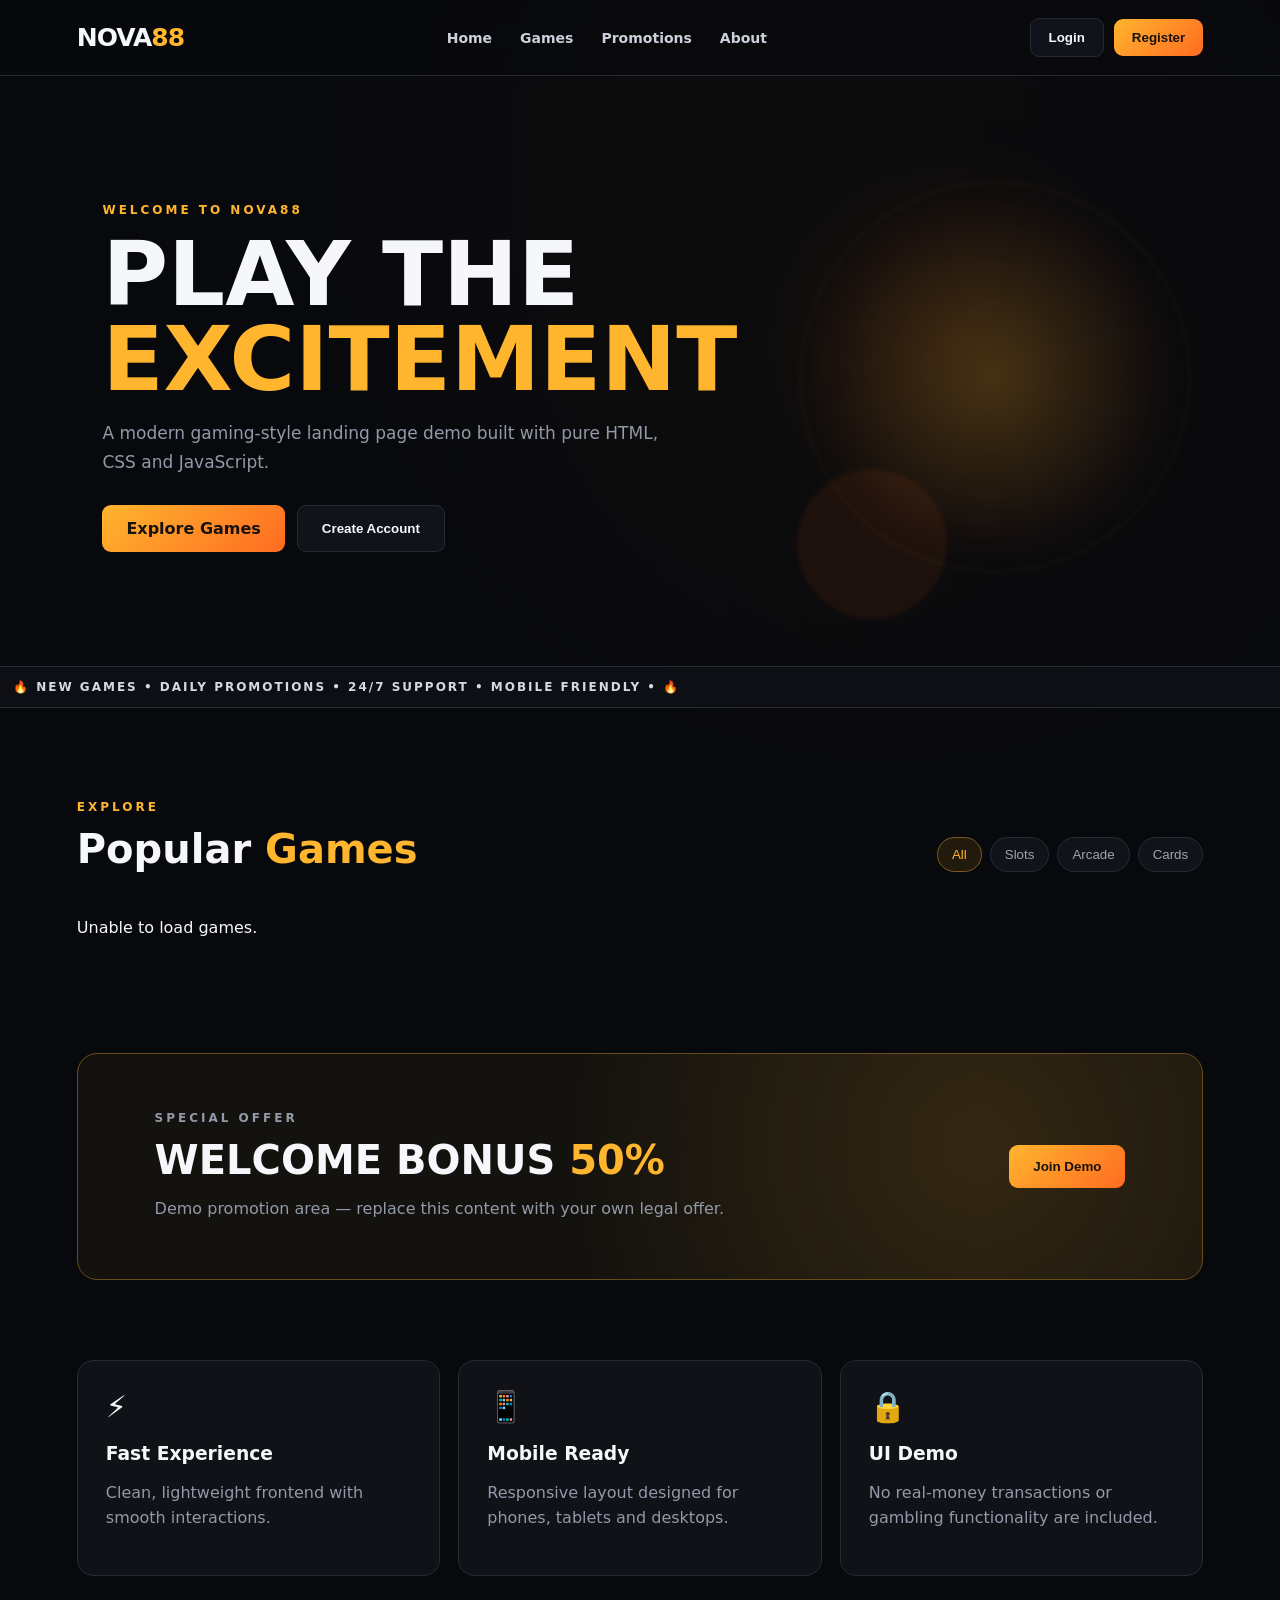
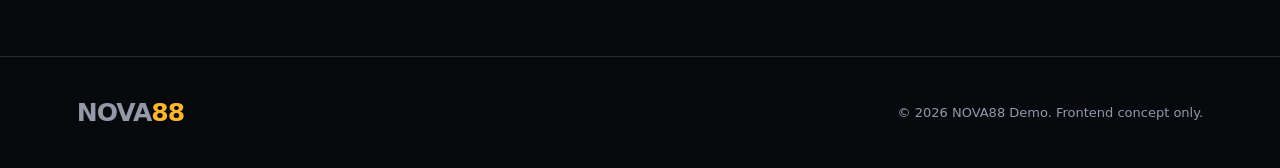
==== account.html @ a0ce9d3f "Create account.html" ====
<!DOCTYPE html>
<html lang="en">
<head>
  <meta charset="UTF-8">
  <meta name="viewport" content="width=device-width, initial-scale=1.0">

  <title>NOVA88 - Account</title>

  <style>
    * {
      box-sizing: border-box;
      margin: 0;
      padding: 0;
    }

    body {
      font-family: Arial, sans-serif;
      background: #08090d;
      color: #fff;
      min-height: 100vh;
    }

    header {
      padding: 20px;
      border-bottom: 1px solid #252832;
      display: flex;
      justify-content: space-between;
      align-items: center;
    }

    .logo {
      font-size: 28px;
      font-weight: 800;
    }

    .logo span {
      color: #ffae2b;
    }

    .back {
      background: #ff9f1c;
      color: #111;
      border: none;
      padding: 12px 20px;
      border-radius: 10px;
      font-weight: bold;
      cursor: pointer;
    }

    main {
      max-width: 800px;
      margin: auto;
      padding: 40px 20px;
    }

    .title {
      margin-bottom: 30px;
    }

    .title h1 {
      font-size: 36px;
      margin-bottom: 10px;
    }

    .title p {
      color: #9da3b2;
    }

    .account-card {
      background: #11131a;
      border: 1px solid #292d38;
      border-radius: 16px;
      padding: 30px;
    }

    .profile-icon {
      width: 80px;
      height: 80px;
      border-radius: 50%;
      background: #ff9f1c;
      color: #111;
      display: flex;
      align-items: center;
      justify-content: center;
      font-size: 35px;
      margin-bottom: 25px;
    }

    .info {
      padding: 18px 0;
      border-bottom: 1px solid #292d38;
    }

    .info:last-child {
      border-bottom: none;
    }

    .label {
      color: #8f95a3;
      font-size: 14px;
      margin-bottom: 7px;
    }

    .value {
      font-size: 17px;
      font-weight: 600;
    }

    .logout {
      margin-top: 25px;
      background: #ff9f1c;
      color: #111;
      border: none;
      padding: 13px 25px;
      border-radius: 10px;
      font-weight: bold;
      cursor: pointer;
    }

    @media (max-width: 700px) {
      .title h1 {
        font-size: 28px;
      }
    }
  </style>
</head>

<body>

  <header>

    <div class="logo">
      NOVA<span>88</span>
    </div>

    <button class="back" onclick="goBack()">
      ← Dashboard
    </button>

  </header>

  <main>

    <div class="title">
      <h1>👤 My Account</h1>
      <p>Manage and view your account information.</p>
    </div>

    <div class="account-card">

      <div class="profile-icon">
        👤
      </div>

      <div class="info">
        <div class="label">Name</div>
        <div class="value" id="userName">Loading...</div>
      </div>

      <div class="info">
        <div class="label">Email</div>
        <div class="value" id="userEmail">Loading...</div>
      </div>

      <button class="logout" onclick="logout()">
        Logout
      </button>

    </div>

  </main>

  <script>

    const token = localStorage.getItem("nova88_token");
    const API = "https://nova88-backend.onrender.com/api";

    if (!token) {
      window.location.href = "index.html";
    }

    async function loadAccount() {

      try {

        const response = await fetch(`${API}/auth/me`, {
          headers: {
            Authorization: `Bearer ${token}`
          }
        });

        const data = await response.json();

        if (!response.ok) {
          localStorage.removeItem("nova88_token");
          window.location.href = "index.html";
          return;
        }

        document.getElementById("userName").textContent =
          data.user.name;

        document.getElementById("userEmail").textContent =
          data.user.email;

      } catch (error) {

        document.getElementById("userName").textContent =
          "Unable to load";

        document.getElementById("userEmail").textContent =
          "Unable to load";
      }
    }

    function goBack() {
      window.location.href = "dashboard.html";
    }

    function logout() {
      localStorage.removeItem("nova88_token");
      window.location.href = "index.html";
    }

    loadAccount();

  </script>

</body>
</html>
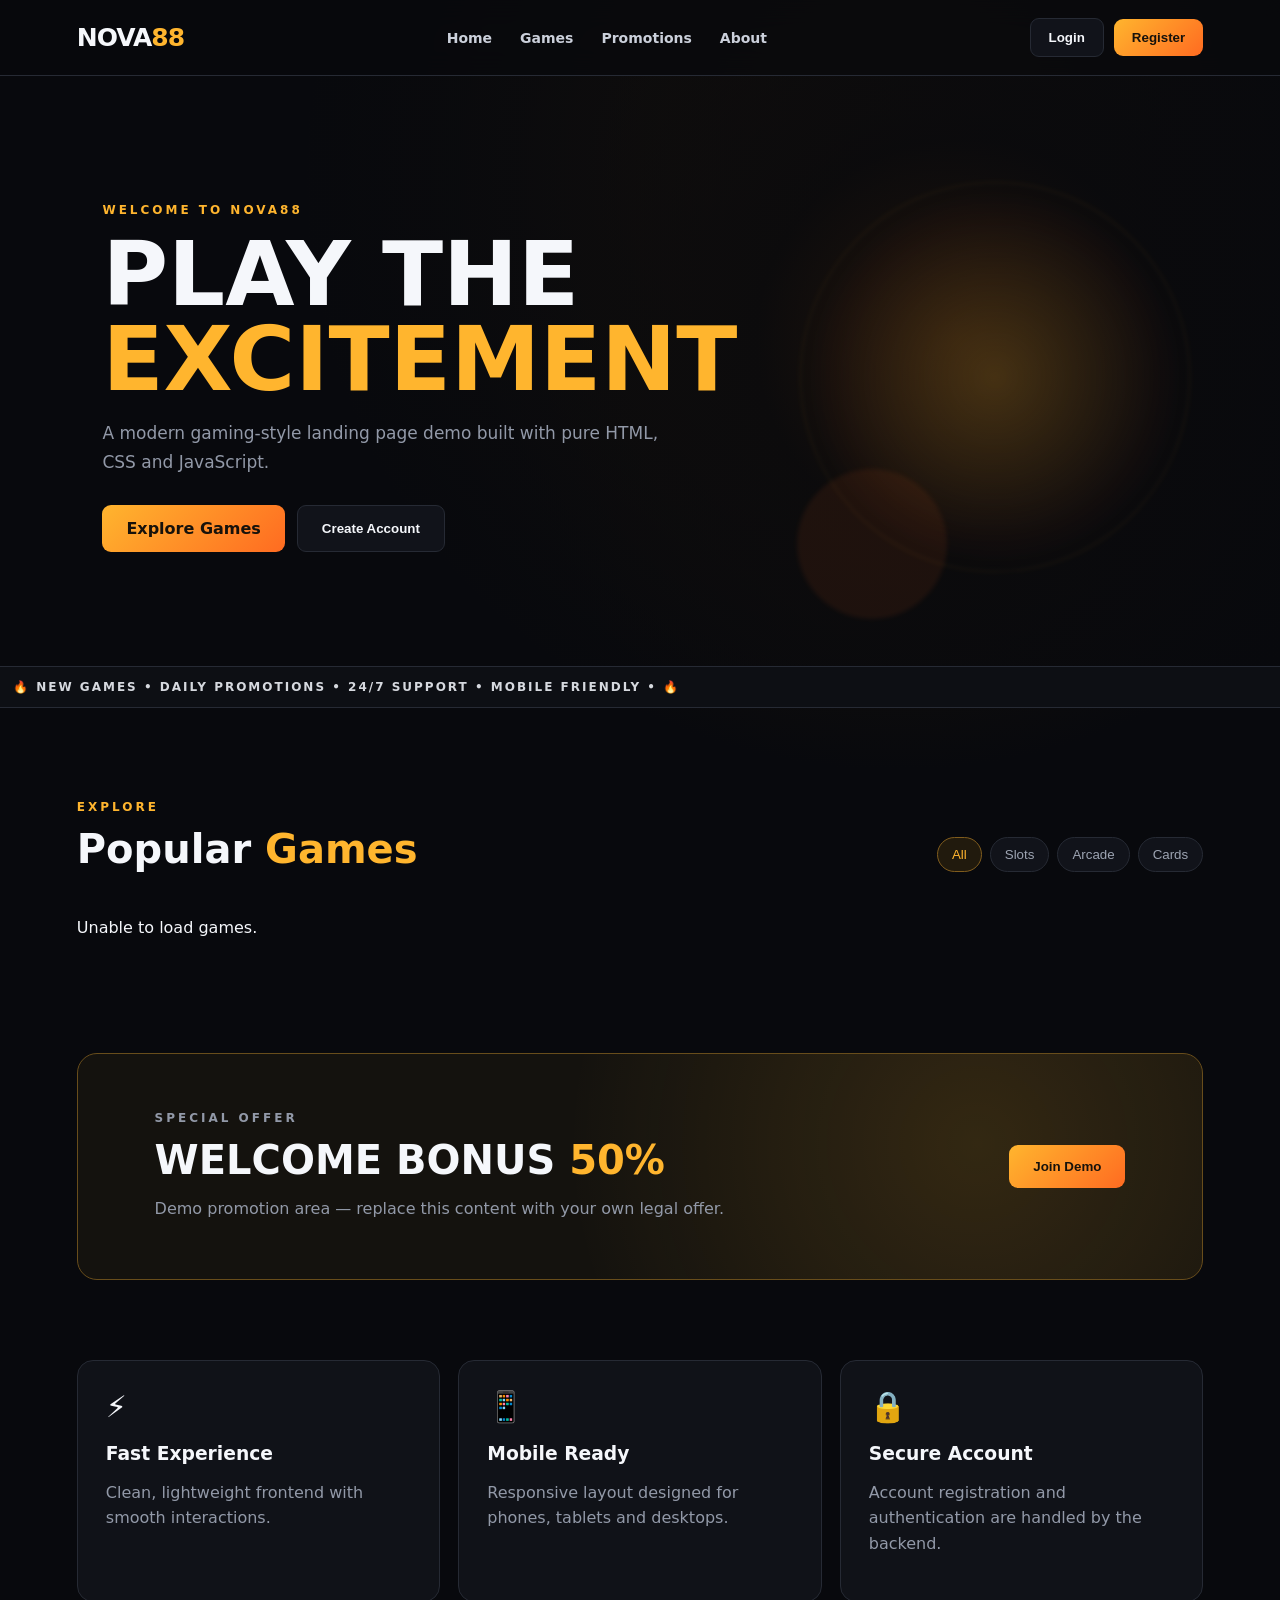
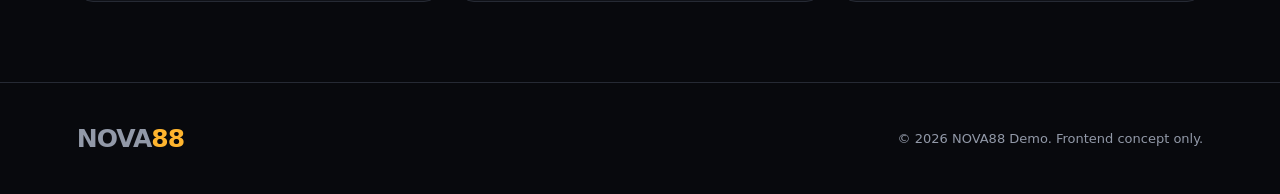
==== commit 9b8f7299: "Update account.html" ====
--- a/account.html
+++ b/account.html
@@ -1,10 +1,11 @@
 <!DOCTYPE html>
 <html lang="en">
+
 <head>
   <meta charset="UTF-8">
   <meta name="viewport" content="width=device-width, initial-scale=1.0">
 
-  <title>NOVA88 - Account</title>
+  <title>NOVA88 - My Account</title>
 
   <style>
     * {
@@ -23,6 +24,7 @@
     header {
       padding: 20px;
       border-bottom: 1px solid #252832;
+
       display: flex;
       justify-content: space-between;
       align-items: center;
@@ -38,19 +40,19 @@
     }
 
     .back {
-      background: #ff9f1c;
       color: #111;
+      background: #ffae2b;
       border: none;
-      padding: 12px 20px;
+      padding: 11px 18px;
       border-radius: 10px;
       font-weight: bold;
       cursor: pointer;
     }
 
     main {
-      max-width: 800px;
+      max-width: 900px;
       margin: auto;
-      padding: 40px 20px;
+      padding: 45px 20px;
     }
 
     .title {
@@ -69,57 +71,83 @@
     .account-card {
       background: #11131a;
       border: 1px solid #292d38;
-      border-radius: 16px;
-      padding: 30px;
-    }
-
-    .profile-icon {
-      width: 80px;
-      height: 80px;
-      border-radius: 50%;
-      background: #ff9f1c;
-      color: #111;
+      border-radius: 18px;
+      overflow: hidden;
+    }
+
+    .account-header {
+      padding: 25px;
+      border-bottom: 1px solid #292d38;
+    }
+
+    .account-header h2 {
+      color: #ffae2b;
+      margin-bottom: 6px;
+    }
+
+    .account-header p {
+      color: #9da3b2;
+    }
+
+    .info {
+      padding: 25px;
+    }
+
+    .row {
       display: flex;
-      align-items: center;
-      justify-content: center;
-      font-size: 35px;
-      margin-bottom: 25px;
-    }
-
-    .info {
+      justify-content: space-between;
+      gap: 20px;
       padding: 18px 0;
-      border-bottom: 1px solid #292d38;
-    }
-
-    .info:last-child {
+      border-bottom: 1px solid #242732;
+    }
+
+    .row:last-child {
       border-bottom: none;
     }
 
     .label {
-      color: #8f95a3;
-      font-size: 14px;
-      margin-bottom: 7px;
+      color: #8f95a5;
     }
 
     .value {
-      font-size: 17px;
-      font-weight: 600;
-    }
-
-    .logout {
-      margin-top: 25px;
-      background: #ff9f1c;
-      color: #111;
-      border: none;
-      padding: 13px 25px;
-      border-radius: 10px;
       font-weight: bold;
-      cursor: pointer;
-    }
-
-    @media (max-width: 700px) {
+      text-align: right;
+      word-break: break-word;
+    }
+
+    .role {
+      color: #ffae2b;
+    }
+
+    .loading {
+      color: #ffae2b;
+    }
+
+    .error {
+      color: #ff6b6b;
+    }
+
+    @media (max-width: 600px) {
+
+      header {
+        padding: 16px;
+      }
+
+      .logo {
+        font-size: 24px;
+      }
+
       .title h1 {
         font-size: 28px;
+      }
+
+      .row {
+        flex-direction: column;
+        gap: 7px;
+      }
+
+      .value {
+        text-align: left;
       }
     }
   </style>
@@ -133,98 +161,245 @@
       NOVA<span>88</span>
     </div>
 
-    <button class="back" onclick="goBack()">
+    <button
+      class="back"
+      id="backBtn"
+    >
       ← Dashboard
     </button>
 
   </header>
 
+
   <main>
 
     <div class="title">
-      <h1>👤 My Account</h1>
-      <p>Manage and view your account information.</p>
+
+      <h1>My Account</h1>
+
+      <p>
+        Manage and view your account information.
+      </p>
+
     </div>
 
+
     <div class="account-card">
 
-      <div class="profile-icon">
-        👤
+      <div class="account-header">
+
+        <h2>Account Information</h2>
+
+        <p>
+          Your registered account details.
+        </p>
+
       </div>
 
+
       <div class="info">
-        <div class="label">Name</div>
-        <div class="value" id="userName">Loading...</div>
+
+        <div class="row">
+
+          <span class="label">
+            Name
+          </span>
+
+          <span
+            class="value loading"
+            id="userName"
+          >
+            Loading...
+          </span>
+
+        </div>
+
+
+        <div class="row">
+
+          <span class="label">
+            Email
+          </span>
+
+          <span
+            class="value loading"
+            id="userEmail"
+          >
+            Loading...
+          </span>
+
+        </div>
+
+
+        <div class="row">
+
+          <span class="label">
+            Account Role
+          </span>
+
+          <span
+            class="value role loading"
+            id="userRole"
+          >
+            Loading...
+          </span>
+
+        </div>
+
       </div>
 
-      <div class="info">
-        <div class="label">Email</div>
-        <div class="value" id="userEmail">Loading...</div>
-      </div>
-
-      <button class="logout" onclick="logout()">
-        Logout
-      </button>
-
     </div>
 
   </main>
 
+
   <script>
 
-    const token = localStorage.getItem("nova88_token");
-    const API = "https://nova88-backend.onrender.com/api";
+    const API =
+      "https://nova88-backend.onrender.com/api";
+
+    const token =
+      localStorage.getItem("nova88_token");
+
+
+    /*
+      Protect Account Page
+    */
 
     if (!token) {
-      window.location.href = "index.html";
-    }
+
+      window.location.href =
+        "index.html";
+
+    }
+
+
+    /*
+      Load account information
+    */
 
     async function loadAccount() {
 
       try {
 
-        const response = await fetch(`${API}/auth/me`, {
-          headers: {
-            Authorization: `Bearer ${token}`
-          }
-        });
-
-        const data = await response.json();
+        const response =
+          await fetch(
+            `${API}/auth/me`,
+            {
+              method: "GET",
+
+              headers: {
+                "Authorization":
+                  `Bearer ${token}`
+              }
+            }
+          );
+
+
+        const data =
+          await response.json();
+
 
         if (!response.ok) {
-          localStorage.removeItem("nova88_token");
-          window.location.href = "index.html";
+
+          localStorage.removeItem(
+            "nova88_token"
+          );
+
+          window.location.href =
+            "index.html";
+
           return;
         }
 
-        document.getElementById("userName").textContent =
+
+        /*
+          Display user information
+        */
+
+        document.getElementById(
+          "userName"
+        ).textContent =
           data.user.name;
 
-        document.getElementById("userEmail").textContent =
+
+        document.getElementById(
+          "userEmail"
+        ).textContent =
           data.user.email;
 
+
+        document.getElementById(
+          "userRole"
+        ).textContent =
+          data.user.role || "USER";
+
+
+        /*
+          Remove loading style
+        */
+
+        document
+          .querySelectorAll(".loading")
+          .forEach(element => {
+            element.classList.remove(
+              "loading"
+            );
+          });
+
+
       } catch (error) {
 
-        document.getElementById("userName").textContent =
+        document.getElementById(
+          "userName"
+        ).textContent =
           "Unable to load";
 
-        document.getElementById("userEmail").textContent =
+
+        document.getElementById(
+          "userEmail"
+        ).textContent =
           "Unable to load";
-      }
-    }
-
-    function goBack() {
-      window.location.href = "dashboard.html";
-    }
-
-    function logout() {
-      localStorage.removeItem("nova88_token");
-      window.location.href = "index.html";
-    }
+
+
+        document.getElementById(
+          "userRole"
+        ).textContent =
+          "Unable to load";
+
+
+        document
+          .querySelectorAll(".value")
+          .forEach(element => {
+            element.classList.add("error");
+          });
+
+      }
+
+    }
+
+
+    /*
+      Back to Dashboard
+    */
+
+    document
+      .getElementById("backBtn")
+      .addEventListener(
+        "click",
+        () => {
+
+          window.location.href =
+            "dashboard.html";
+
+        }
+      );
+
 
     loadAccount();
 
   </script>
 
 </body>
+
 </html>
